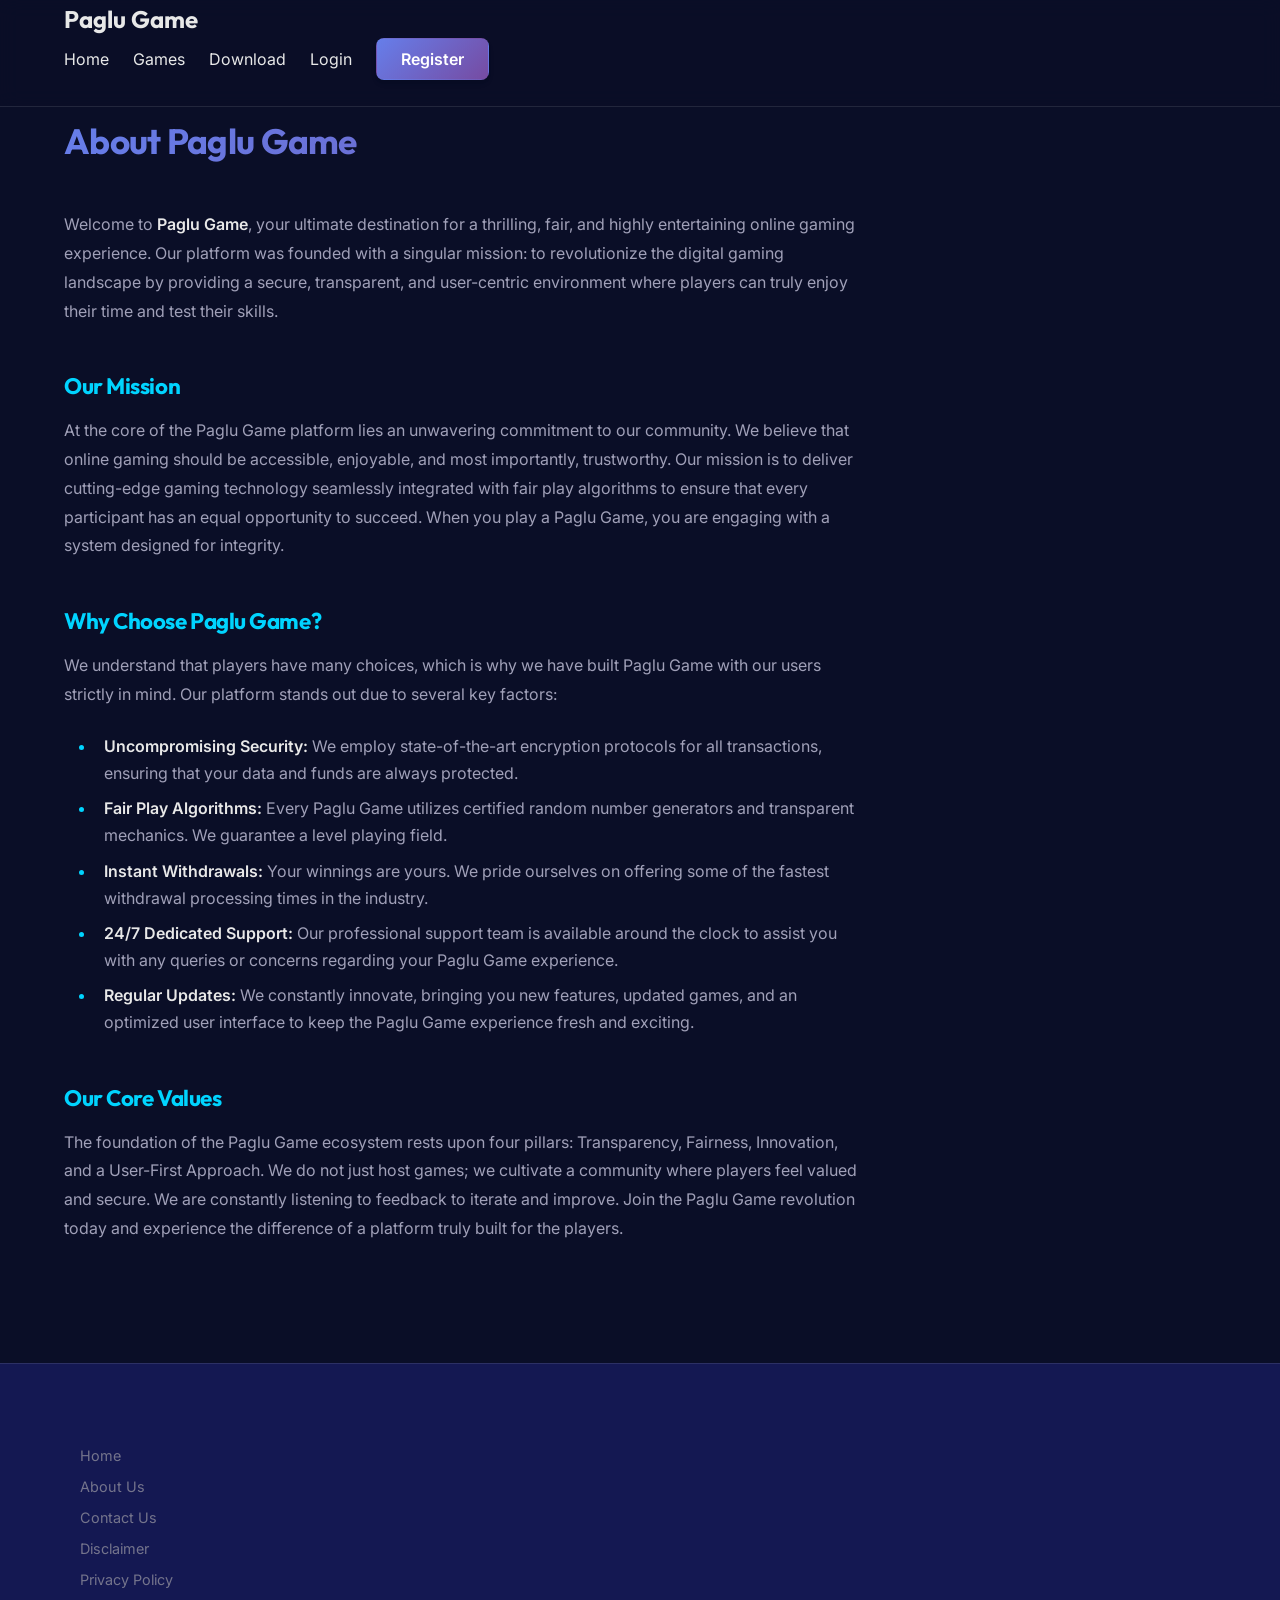
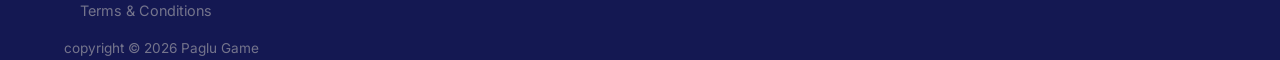
==== about-us.html @ 1d2659a4 "Initial commit - Complete Paglu Game SEO Website" ====
<!DOCTYPE html>
<html lang="en">
<head>
    <meta charset="UTF-8">
    <meta name="viewport" content="width=device-width, initial-scale=1.0">
    <title>About Us – Paglu Game | Your Trusted Online Gaming Platform</title>
    <meta name="description" content="Learn about Paglu Game, our mission, values, and commitment to providing a fair, transparent, and entertaining online gaming experience for all players.">
    <meta name="robots" content="index, follow">
    <link rel="canonical" href="https://paglugame.bear-land.net/about-us.html">
    <meta property="og:title" content="About Us – Paglu Game | Your Trusted Online Gaming Platform">
    <meta property="og:description" content="Learn about Paglu Game, our mission, values, and commitment to providing a fair, transparent, and entertaining online gaming experience for all players.">
    <meta property="og:url" content="https://paglugame.bear-land.net/about-us.html">
    <meta property="og:type" content="website">
    <meta property="og:site_name" content="Paglu Game">
    <link href="https://fonts.googleapis.com/css2?family=Inter:wght@400;500;600&family=Outfit:wght@600;700;800&display=swap" rel="stylesheet">
    <link rel="stylesheet" href="style.css">
    <script type="application/ld+json">
    {
      "@context": "https://schema.org",
      "@type": "BreadcrumbList",
      "itemListElement": [{
        "@type": "ListItem",
        "position": 1,
        "name": "Home",
        "item": "https://paglugame.bear-land.net/index.html"
      },{
        "@type": "ListItem",
        "position": 2,
        "name": "About Us",
        "item": "https://paglugame.bear-land.net/about-us.html"
      }]
    }
    </script>
</head>
<body>
    <header class="header" id="header">
        <div class="container">
            <a href="index.html" class="logo">Paglu Game</a>
            <nav class="nav">
                <ul class="nav-list">
                    <li><a href="index.html">Home</a></li>
                    <li><a href="index.html#games">Games</a></li>
                    <li><a href="index.html#download">Download</a></li>
                    <li><a href="index.html#login">Login</a></li>
                    <li><a href="index.html#register" class="btn btn-primary btn-sm">Register</a></li>
                </ul>
                <button class="hamburger" id="hamburger" aria-label="Menu">
                    <span></span>
                    <span></span>
                    <span></span>
                </button>
            </nav>
        </div>
    </header>

    <main class="main-content container page-section">
        <h1>About Paglu Game</h1>
        <section class="content-section">
            <p>Welcome to <strong>Paglu Game</strong>, your ultimate destination for a thrilling, fair, and highly entertaining online gaming experience. Our platform was founded with a singular mission: to revolutionize the digital gaming landscape by providing a secure, transparent, and user-centric environment where players can truly enjoy their time and test their skills.</p>
            
            <h2>Our Mission</h2>
            <p>At the core of the Paglu Game platform lies an unwavering commitment to our community. We believe that online gaming should be accessible, enjoyable, and most importantly, trustworthy. Our mission is to deliver cutting-edge gaming technology seamlessly integrated with fair play algorithms to ensure that every participant has an equal opportunity to succeed. When you play a Paglu Game, you are engaging with a system designed for integrity.</p>

            <h2>Why Choose Paglu Game?</h2>
            <p>We understand that players have many choices, which is why we have built Paglu Game with our users strictly in mind. Our platform stands out due to several key factors:</p>
            <ul>
                <li><strong>Uncompromising Security:</strong> We employ state-of-the-art encryption protocols for all transactions, ensuring that your data and funds are always protected.</li>
                <li><strong>Fair Play Algorithms:</strong> Every Paglu Game utilizes certified random number generators and transparent mechanics. We guarantee a level playing field.</li>
                <li><strong>Instant Withdrawals:</strong> Your winnings are yours. We pride ourselves on offering some of the fastest withdrawal processing times in the industry.</li>
                <li><strong>24/7 Dedicated Support:</strong> Our professional support team is available around the clock to assist you with any queries or concerns regarding your Paglu Game experience.</li>
                <li><strong>Regular Updates:</strong> We constantly innovate, bringing you new features, updated games, and an optimized user interface to keep the Paglu Game experience fresh and exciting.</li>
            </ul>

            <h2>Our Core Values</h2>
            <p>The foundation of the Paglu Game ecosystem rests upon four pillars: Transparency, Fairness, Innovation, and a User-First Approach. We do not just host games; we cultivate a community where players feel valued and secure. We are constantly listening to feedback to iterate and improve. Join the Paglu Game revolution today and experience the difference of a platform truly built for the players.</p>
        </section>
    </main>

    <footer class="footer">
        <div class="container">
            <div class="footer-links">
                <a href="index.html">Home</a>
                <a href="about-us.html">About Us</a>
                <a href="contact-us.html">Contact Us</a>
                <a href="disclaimer.html">Disclaimer</a>
                <a href="privacy-policy.html">Privacy Policy</a>
                <a href="terms-and-conditions.html">Terms & Conditions</a>
            </div>
            <p class="copyright">copyright © 2026 Paglu Game</p>
        </div>
    </footer>

    <script>
        const hamburger = document.getElementById('hamburger');
        const navList = document.querySelector('.nav-list');
        hamburger.addEventListener('click', () => {
            navList.classList.toggle('active');
            hamburger.classList.toggle('active');
        });
    </script>
</body>
</html>
---- style.css ----
/*
 * Paglu Game Website - Main Stylesheet
 * 
 * Aesthetic: Modern, clean, premium gaming
 * Theme: Dark with vibrant gradient accents
 */

/* ==========================================================================
   1. Reset & Normalize
   ========================================================================== */
*, *::before, *::after {
    box-sizing: border-box;
    margin: 0;
    padding: 0;
}

html {
    scroll-behavior: smooth;
    font-size: 16px;
    -webkit-text-size-adjust: 100%;
}

body {
    min-height: 100vh;
    overflow-x: hidden;
    background-color: var(--bg-primary);
    color: var(--text-primary);
    line-height: 1.6;
    -webkit-font-smoothing: antialiased;
    -moz-osx-font-smoothing: grayscale;
}

img, picture, video, canvas, svg {
    display: block;
    max-width: 100%;
    height: auto;
}

input, button, textarea, select {
    font: inherit;
    outline: none;
    border: none;
}

p, h1, h2, h3, h4, h5, h6 {
    overflow-wrap: break-word;
}

ul, ol {
    list-style: none;
}

a {
    color: inherit;
    text-decoration: none;
    transition: all 0.3s ease;
}

/* ==========================================================================
   2. Design Tokens / Variables
   ========================================================================== */
:root {
    /* Colors */
    --bg-primary: #0a0e27;
    --bg-secondary: #0f1136;
    --bg-tertiary: #141852;
    --bg-card: rgba(255, 255, 255, 0.05);
    
    --text-primary: #e8e8e8;
    --text-secondary: #a0a0b8;
    --text-muted: #74748c;
    
    --accent-blue: #00d4ff;
    --accent-green: #00ff88;
    --accent-gold: #ffd700;
    --accent-purple: #764ba2;
    
    --danger: #ff6b6b;
    --warning: #fbc531;
    --success: #4cd137;
    --info: #00a8ff;
    
    /* Gradients */
    --grad-primary: linear-gradient(135deg, #667eea 0%, #764ba2 100%);
    --grad-hover: linear-gradient(135deg, #764ba2 0%, #667eea 100%);
    --grad-hero: linear-gradient(135deg, #0a0e27 0%, #1a1f4e 50%, #0f1136 100%);
    --grad-gold: linear-gradient(135deg, #ffd700 0%, #ff8c00 100%);
    
    /* Borders */
    --border-light: rgba(255, 255, 255, 0.1);
    --border-strong: rgba(255, 255, 255, 0.2);
    
    /* Typography */
    --font-body: 'Inter', -apple-system, BlinkMacSystemFont, 'Segoe UI', Roboto, Helvetica, Arial, sans-serif;
    --font-heading: 'Outfit', -apple-system, BlinkMacSystemFont, 'Segoe UI', Roboto, Helvetica, Arial, sans-serif;
    
    /* Spacing */
    --space-1: 0.25rem;
    --space-2: 0.5rem;
    --space-3: 1rem;
    --space-4: 1.5rem;
    --space-5: 2rem;
    --space-6: 3rem;
    --space-8: 4rem;
    --space-10: 5rem;
    --space-12: 6rem;
    
    /* Border Radius */
    --radius-sm: 0.25rem;
    --radius-md: 0.5rem;
    --radius-lg: 1rem;
    --radius-xl: 1.5rem;
    --radius-full: 9999px;
    
    /* Shadows */
    --shadow-sm: 0 1px 2px 0 rgba(0, 0, 0, 0.05);
    --shadow-md: 0 4px 6px -1px rgba(0, 0, 0, 0.1), 0 2px 4px -1px rgba(0, 0, 0, 0.06);
    --shadow-lg: 0 10px 15px -3px rgba(0, 0, 0, 0.1), 0 4px 6px -2px rgba(0, 0, 0, 0.05);
    --shadow-xl: 0 20px 25px -5px rgba(0, 0, 0, 0.1), 0 10px 10px -5px rgba(0, 0, 0, 0.04);
    --shadow-glow: 0 0 15px rgba(0, 212, 255, 0.5);
    --shadow-glow-purple: 0 0 15px rgba(118, 75, 162, 0.5);
    
    /* Transitions */
    --transition-fast: 0.15s ease;
    --transition-base: 0.3s ease;
    --transition-slow: 0.5s ease;
    
    /* Z-index */
    --z-negative: -1;
    --z-elevate: 1;
    --z-sticky: 100;
    --z-drawer: 200;
    --z-modal: 300;
    --z-popover: 400;
    --z-toast: 500;
}

/* ==========================================================================
   3. Typography
   ========================================================================== */
body {
    font-family: var(--font-body);
}

h1, h2, h3, h4, h5, h6 {
    font-family: var(--font-heading);
    color: var(--text-primary);
    font-weight: 700;
    line-height: 1.2;
    margin-bottom: var(--space-3);
    letter-spacing: -0.02em;
}

h1 { font-size: clamp(2.5rem, 5vw, 4rem); }
h2 { font-size: clamp(2rem, 4vw, 3rem); }
h3 { font-size: clamp(1.5rem, 3vw, 2rem); }
h4 { font-size: clamp(1.25rem, 2vw, 1.5rem); }
h5 { font-size: 1.125rem; }
h6 { font-size: 1rem; }

p {
    margin-bottom: var(--space-3);
    color: var(--text-secondary);
}

p:last-child {
    margin-bottom: 0;
}

strong, b {
    font-weight: 600;
    color: var(--text-primary);
}

em, i {
    font-style: italic;
}

/* Text Gradient Utility */
.text-gradient {
    background: var(--grad-primary);
    -webkit-background-clip: text;
    -webkit-text-fill-color: transparent;
    background-clip: text;
    color: transparent;
}

.text-gradient-gold {
    background: var(--grad-gold);
    -webkit-background-clip: text;
    -webkit-text-fill-color: transparent;
    background-clip: text;
    color: transparent;
}

/* ==========================================================================
   4. Layout & Utilities
   ========================================================================== */
.container {
    width: 100%;
    max-width: 1200px;
    margin: 0 auto;
    padding: 0 var(--space-4);
}

.section {
    padding: var(--space-10) 0;
}

.section-sm {
    padding: var(--space-6) 0;
}

.section-lg {
    padding: var(--space-12) 0;
}

.grid {
    display: grid;
    gap: var(--space-4);
}

.grid-2 { grid-template-columns: repeat(auto-fit, minmax(280px, 1fr)); }
.grid-3 { grid-template-columns: repeat(auto-fit, minmax(250px, 1fr)); }
.grid-4 { grid-template-columns: repeat(auto-fit, minmax(200px, 1fr)); }

.flex { display: flex; }
.flex-col { flex-direction: column; }
.items-center { align-items: center; }
.justify-center { justify-content: center; }
.justify-between { justify-content: space-between; }
.gap-2 { gap: var(--space-2); }
.gap-3 { gap: var(--space-3); }
.gap-4 { gap: var(--space-4); }

.text-center { text-align: center; }
.text-left { text-align: left; }
.text-right { text-align: right; }

.mt-2 { margin-top: var(--space-2); }
.mt-4 { margin-top: var(--space-4); }
.mt-6 { margin-top: var(--space-6); }
.mt-8 { margin-top: var(--space-8); }
.mb-2 { margin-bottom: var(--space-2); }
.mb-4 { margin-bottom: var(--space-4); }
.mb-6 { margin-bottom: var(--space-6); }
.mb-8 { margin-bottom: var(--space-8); }

/* ==========================================================================
   5. Animations
   ========================================================================== */
@keyframes fadeInUp {
    from {
        opacity: 0;
        transform: translateY(20px);
    }
    to {
        opacity: 1;
        transform: translateY(0);
    }
}

@keyframes pulse {
    0% { transform: scale(1); box-shadow: 0 0 0 0 rgba(118, 75, 162, 0.7); }
    70% { transform: scale(1.05); box-shadow: 0 0 0 10px rgba(118, 75, 162, 0); }
    100% { transform: scale(1); box-shadow: 0 0 0 0 rgba(118, 75, 162, 0); }
}

@keyframes float {
    0% { transform: translateY(0px); }
    50% { transform: translateY(-10px); }
    100% { transform: translateY(0px); }
}

@keyframes glow {
    0% { box-shadow: 0 0 5px rgba(0, 212, 255, 0.2); }
    50% { box-shadow: 0 0 20px rgba(0, 212, 255, 0.6); }
    100% { box-shadow: 0 0 5px rgba(0, 212, 255, 0.2); }
}

@keyframes spin {
    from { transform: rotate(0deg); }
    to { transform: rotate(360deg); }
}

.animate-fade-in-up { animation: fadeInUp 0.6s ease forwards; }
.animate-pulse { animation: pulse 2s infinite; }
.animate-float { animation: float 3s ease-in-out infinite; }
.animate-glow { animation: glow 2s infinite; }
.animate-spin { animation: spin 1s linear infinite; }

/* Staggered animations */
.delay-100 { animation-delay: 0.1s; }
.delay-200 { animation-delay: 0.2s; }
.delay-300 { animation-delay: 0.3s; }
.delay-400 { animation-delay: 0.4s; }
.delay-500 { animation-delay: 0.5s; }

/* ==========================================================================
   6. Header & Navigation
   ========================================================================== */
.header {
    position: fixed;
    top: 0;
    left: 0;
    width: 100%;
    z-index: var(--z-sticky);
    background: rgba(10, 14, 39, 0.8);
    backdrop-filter: blur(10px);
    -webkit-backdrop-filter: blur(10px);
    border-bottom: 1px solid var(--border-light);
    transition: var(--transition-base);
}

.header.scrolled {
    background: rgba(10, 14, 39, 0.95);
    box-shadow: var(--shadow-md);
}

.nav-container {
    display: flex;
    align-items: center;
    justify-content: space-between;
    height: 80px;
}

.logo {
    display: flex;
    align-items: center;
    gap: var(--space-2);
    font-family: var(--font-heading);
    font-size: 1.5rem;
    font-weight: 700;
    color: var(--text-primary);
    text-decoration: none;
}

.logo-icon {
    width: 32px;
    height: 32px;
    background: var(--grad-primary);
    border-radius: var(--radius-sm);
    display: flex;
    align-items: center;
    justify-content: center;
    color: white;
}

.nav-menu {
    display: flex;
    align-items: center;
    gap: var(--space-6);
}

.nav-list {
    display: flex;
    align-items: center;
    gap: var(--space-4);
}

.nav-link {
    font-size: 1rem;
    font-weight: 500;
    color: var(--text-primary);
    position: relative;
    padding: var(--space-1) 0;
}

.nav-link::after {
    content: '';
    position: absolute;
    bottom: 0;
    left: 0;
    width: 0;
    height: 2px;
    background: var(--grad-primary);
    transition: var(--transition-base);
}

.nav-link:hover::after,
.nav-link.active::after {
    width: 100%;
}

.nav-link:hover,
.nav-link.active {
    color: var(--accent-blue);
}

.mobile-menu-btn {
    display: none;
    background: none;
    border: none;
    color: var(--text-primary);
    font-size: 1.5rem;
    cursor: pointer;
}

/* ==========================================================================
   7. Buttons
   ========================================================================== */
.btn {
    display: inline-flex;
    align-items: center;
    justify-content: center;
    gap: var(--space-2);
    padding: 0.75rem 1.5rem;
    font-family: var(--font-body);
    font-weight: 600;
    font-size: 1rem;
    border-radius: var(--radius-md);
    cursor: pointer;
    transition: var(--transition-base);
    text-decoration: none;
    line-height: 1;
}

.btn-primary {
    background: var(--grad-primary);
    color: white;
    box-shadow: var(--shadow-md);
    border: 1px solid transparent;
}

.btn-primary:hover {
    transform: translateY(-2px);
    box-shadow: var(--shadow-glow-purple);
}

.btn-secondary {
    background: transparent;
    color: var(--text-primary);
    border: 1px solid var(--border-strong);
}

.btn-secondary:hover {
    background: rgba(255, 255, 255, 0.05);
    border-color: var(--accent-blue);
    color: var(--accent-blue);
}

.btn-accent {
    background: var(--accent-blue);
    color: var(--bg-primary);
    box-shadow: 0 4px 15px rgba(0, 212, 255, 0.4);
}

.btn-accent:hover {
    background: #33deff;
    transform: translateY(-2px);
    box-shadow: 0 6px 20px rgba(0, 212, 255, 0.6);
}

.btn-cta {
    padding: 1rem 2rem;
    font-size: 1.125rem;
    border-radius: var(--radius-lg);
    background: var(--grad-gold);
    color: var(--bg-primary);
    font-weight: 700;
    box-shadow: 0 4px 15px rgba(255, 215, 0, 0.4);
}

.btn-cta:hover {
    transform: translateY(-3px) scale(1.02);
    box-shadow: 0 8px 25px rgba(255, 215, 0, 0.6);
}

.btn-icon {
    padding: 0.5rem;
    border-radius: var(--radius-full);
}

/* ==========================================================================
   8. Hero Section
   ========================================================================== */
.hero {
    position: relative;
    padding: calc(80px + var(--space-10)) 0 var(--space-12);
    background: var(--grad-hero);
    overflow: hidden;
    min-height: 100vh;
    display: flex;
    align-items: center;
}

.hero::before {
    content: '';
    position: absolute;
    top: 0;
    left: 0;
    width: 100%;
    height: 100%;
    background-image: radial-gradient(rgba(255, 255, 255, 0.05) 1px, transparent 1px);
    background-size: 30px 30px;
    z-index: 0;
}

.hero-content {
    position: relative;
    z-index: 1;
    max-width: 800px;
    margin: 0 auto;
    text-align: center;
}

.hero-badge {
    display: inline-flex;
    align-items: center;
    gap: var(--space-2);
    padding: 0.5rem 1rem;
    background: rgba(255, 255, 255, 0.1);
    border: 1px solid var(--border-strong);
    border-radius: var(--radius-full);
    font-size: 0.875rem;
    font-weight: 600;
    color: var(--accent-gold);
    margin-bottom: var(--space-4);
    backdrop-filter: blur(5px);
}

.hero-title {
    margin-bottom: var(--space-4);
}

.hero-subtitle {
    font-size: 1.25rem;
    margin-bottom: var(--space-6);
    max-width: 600px;
    margin-left: auto;
    margin-right: auto;
}

.hero-actions {
    display: flex;
    align-items: center;
    justify-content: center;
    gap: var(--space-4);
}

/* Floating Elements for Hero */
.hero-floater {
    position: absolute;
    border-radius: var(--radius-lg);
    background: var(--bg-card);
    backdrop-filter: blur(10px);
    border: 1px solid var(--border-light);
    padding: var(--space-3);
    z-index: 1;
    animation: float 6s ease-in-out infinite;
    display: none;
}

@media (min-width: 1024px) {
    .hero-floater {
        display: flex;
        align-items: center;
        gap: var(--space-3);
    }
    
    .floater-1 { top: 20%; left: 10%; animation-delay: 0s; }
    .floater-2 { bottom: 20%; right: 10%; animation-delay: 1s; }
    .floater-3 { top: 30%; right: 15%; animation-delay: 2s; }
}

/* ==========================================================================
   9. Content Sections
   ========================================================================== */
.section-alt {
    background: var(--bg-secondary);
    border-top: 1px solid var(--border-light);
    border-bottom: 1px solid var(--border-light);
}

.section-header {
    text-align: center;
    max-width: 700px;
    margin: 0 auto var(--space-8);
}

.section-tag {
    display: inline-block;
    color: var(--accent-blue);
    font-weight: 600;
    text-transform: uppercase;
    letter-spacing: 1px;
    font-size: 0.875rem;
    margin-bottom: var(--space-2);
}

/* ==========================================================================
   10. Cards & Glassmorphism
   ========================================================================== */
.card {
    background: var(--bg-card);
    backdrop-filter: blur(12px);
    -webkit-backdrop-filter: blur(12px);
    border: 1px solid var(--border-light);
    border-radius: var(--radius-lg);
    padding: var(--space-5);
    transition: var(--transition-base);
    height: 100%;
    display: flex;
    flex-direction: column;
}

.card:hover {
    transform: translateY(-5px);
    border-color: rgba(255, 255, 255, 0.2);
    box-shadow: 0 10px 30px rgba(0, 0, 0, 0.3);
}

.card-icon {
    width: 60px;
    height: 60px;
    border-radius: var(--radius-md);
    background: rgba(255, 255, 255, 0.05);
    display: flex;
    align-items: center;
    justify-content: center;
    font-size: 1.5rem;
    margin-bottom: var(--space-4);
    border: 1px solid var(--border-light);
    color: var(--accent-blue);
}

.card-title {
    margin-bottom: var(--space-2);
}

.card-content {
    flex-grow: 1;
}

/* Game Category Card Specific */
.game-card {
    position: relative;
    overflow: hidden;
    padding: 0;
}

.game-card-img {
    width: 100%;
    height: 200px;
    object-fit: cover;
    border-bottom: 1px solid var(--border-light);
    transition: var(--transition-slow);
}

.game-card:hover .game-card-img {
    transform: scale(1.05);
}

.game-card-body {
    padding: var(--space-4);
}

.game-badge {
    position: absolute;
    top: var(--space-3);
    right: var(--space-3);
    background: var(--grad-primary);
    color: white;
    padding: 0.25rem 0.75rem;
    border-radius: var(--radius-full);
    font-size: 0.75rem;
    font-weight: 700;
    z-index: 2;
}

/* ==========================================================================
   11. Tables
   ========================================================================== */
.table-responsive {
    overflow-x: auto;
    background: var(--bg-card);
    border-radius: var(--radius-lg);
    border: 1px solid var(--border-light);
    margin-bottom: var(--space-6);
}

.table {
    width: 100%;
    border-collapse: collapse;
    text-align: left;
}

.table th,
.table td {
    padding: var(--space-3) var(--space-4);
    border-bottom: 1px solid var(--border-light);
}

.table th {
    background: rgba(0, 0, 0, 0.2);
    font-weight: 600;
    color: var(--text-primary);
    white-space: nowrap;
}

.table tr:last-child td {
    border-bottom: none;
}

.table tbody tr {
    transition: var(--transition-fast);
}

.table tbody tr:hover {
    background: rgba(255, 255, 255, 0.03);
}

/* ==========================================================================
   12. FAQ Accordion
   ========================================================================== */
.faq-container {
    max-width: 800px;
    margin: 0 auto;
}

.faq-item {
    background: var(--bg-card);
    border: 1px solid var(--border-light);
    border-radius: var(--radius-md);
    margin-bottom: var(--space-3);
    overflow: hidden;
    transition: var(--transition-base);
}

.faq-item:hover {
    border-color: var(--border-strong);
}

.faq-item details {
    width: 100%;
}

.faq-item summary {
    padding: var(--space-4);
    font-weight: 600;
    font-size: 1.125rem;
    cursor: pointer;
    list-style: none;
    display: flex;
    align-items: center;
    justify-content: space-between;
    color: var(--text-primary);
}

.faq-item summary::-webkit-details-marker {
    display: none;
}

.faq-item summary::after {
    content: '+';
    font-size: 1.5rem;
    font-weight: 400;
    transition: var(--transition-base);
    color: var(--accent-blue);
}

.faq-item details[open] summary::after {
    transform: rotate(45deg);
    color: var(--accent-purple);
}

.faq-item details[open] summary {
    border-bottom: 1px solid var(--border-light);
}

.faq-content {
    padding: var(--space-4);
    color: var(--text-secondary);
    animation: fadeInUp 0.3s ease;
}

/* ==========================================================================
   13. Step Lists
   ========================================================================== */
.step-list {
    position: relative;
    padding-left: var(--space-10);
}

.step-list::before {
    content: '';
    position: absolute;
    top: 0;
    bottom: 0;
    left: 24px;
    width: 2px;
    background: var(--border-light);
}

.step-item {
    position: relative;
    margin-bottom: var(--space-6);
}

.step-item:last-child {
    margin-bottom: 0;
}

.step-number {
    position: absolute;
    left: calc(-1 * var(--space-10));
    top: 0;
    width: 48px;
    height: 48px;
    border-radius: var(--radius-full);
    background: var(--bg-secondary);
    border: 2px solid var(--accent-blue);
    display: flex;
    align-items: center;
    justify-content: center;
    font-weight: 700;
    font-size: 1.25rem;
    color: var(--accent-blue);
    z-index: 1;
}

.step-content {
    background: var(--bg-card);
    border: 1px solid var(--border-light);
    border-radius: var(--radius-lg);
    padding: var(--space-4);
}

.step-title {
    margin-bottom: var(--space-2);
    color: var(--text-primary);
}

/* ==========================================================================
   14. Alert & Tip Boxes
   ========================================================================== */
.alert {
    padding: var(--space-4);
    border-radius: var(--radius-md);
    margin-bottom: var(--space-4);
    display: flex;
    gap: var(--space-3);
    align-items: flex-start;
    border-left: 4px solid transparent;
}

.alert-icon {
    font-size: 1.5rem;
    flex-shrink: 0;
}

.alert-content {
    flex-grow: 1;
}

.alert-title {
    font-weight: 700;
    margin-bottom: var(--space-1);
    font-size: 1.125rem;
}

.alert p {
    margin-bottom: 0;
}

.alert-info {
    background: rgba(0, 168, 255, 0.1);
    border-left-color: var(--info);
    color: var(--info);
}
.alert-info p { color: rgba(255,255,255,0.8); }

.alert-warning {
    background: rgba(251, 197, 49, 0.1);
    border-left-color: var(--warning);
    color: var(--warning);
}
.alert-warning p { color: rgba(255,255,255,0.8); }

.alert-danger {
    background: rgba(255, 107, 107, 0.1);
    border-left-color: var(--danger);
    color: var(--danger);
}
.alert-danger p { color: rgba(255,255,255,0.8); }

.alert-success {
    background: rgba(76, 209, 55, 0.1);
    border-left-color: var(--success);
    color: var(--success);
}
.alert-success p { color: rgba(255,255,255,0.8); }

/* ==========================================================================
   15. Table of Contents (TOC)
   ========================================================================== */
.toc-wrapper {
    background: var(--bg-card);
    border: 1px solid var(--border-light);
    border-radius: var(--radius-lg);
    padding: var(--space-4);
    margin-bottom: var(--space-6);
}

.toc-title {
    font-size: 1.25rem;
    margin-bottom: var(--space-3);
    padding-bottom: var(--space-2);
    border-bottom: 1px solid var(--border-light);
}

.toc-list {
    display: flex;
    flex-direction: column;
    gap: var(--space-2);
}

.toc-list li {
    padding-left: var(--space-2);
}

.toc-link {
    color: var(--text-secondary);
    display: block;
    padding: var(--space-1) 0;
    transition: var(--transition-fast);
}

.toc-link:hover {
    color: var(--accent-blue);
    padding-left: var(--space-1);
}

.toc-link::before {
    content: '→';
    margin-right: var(--space-2);
    opacity: 0;
    transition: var(--transition-fast);
    color: var(--accent-blue);
}

.toc-link:hover::before {
    opacity: 1;
}

/* Sidebar TOC layout for larger screens */
@media (min-width: 1024px) {
    .content-with-sidebar {
        display: grid;
        grid-template-columns: 1fr 300px;
        gap: var(--space-8);
    }
    
    .toc-sticky {
        position: sticky;
        top: 100px;
    }
}

/* ==========================================================================
   16. Breadcrumbs
   ========================================================================== */
.breadcrumb {
    display: flex;
    flex-wrap: wrap;
    list-style: none;
    padding: var(--space-3) 0;
    margin-bottom: var(--space-4);
}

.breadcrumb-item {
    display: flex;
    align-items: center;
    font-size: 0.875rem;
    color: var(--text-muted);
}

.breadcrumb-item a {
    color: var(--text-secondary);
}

.breadcrumb-item a:hover {
    color: var(--accent-blue);
}

.breadcrumb-item + .breadcrumb-item::before {
    content: '/';
    margin: 0 var(--space-2);
    color: var(--border-strong);
}

.breadcrumb-item.active {
    color: var(--text-primary);
    pointer-events: none;
}

/* ==========================================================================
   17. Badges & Tags
   ========================================================================== */
.badge {
    display: inline-block;
    padding: 0.25em 0.6em;
    font-size: 0.75rem;
    font-weight: 700;
    line-height: 1;
    text-align: center;
    white-space: nowrap;
    vertical-align: baseline;
    border-radius: var(--radius-sm);
}

.badge-primary { background-color: rgba(118, 75, 162, 0.2); color: #c4a1ff; border: 1px solid rgba(118, 75, 162, 0.5); }
.badge-info { background-color: rgba(0, 212, 255, 0.2); color: var(--accent-blue); border: 1px solid rgba(0, 212, 255, 0.5); }
.badge-success { background-color: rgba(0, 255, 136, 0.2); color: var(--accent-green); border: 1px solid rgba(0, 255, 136, 0.5); }
.badge-warning { background-color: rgba(255, 215, 0, 0.2); color: var(--accent-gold); border: 1px solid rgba(255, 215, 0, 0.5); }
.badge-danger { background-color: rgba(255, 107, 107, 0.2); color: var(--danger); border: 1px solid rgba(255, 107, 107, 0.5); }

/* ==========================================================================
   18. Back to Top Button
   ========================================================================== */
.back-to-top {
    position: fixed;
    bottom: var(--space-6);
    right: var(--space-6);
    width: 50px;
    height: 50px;
    border-radius: var(--radius-full);
    background: var(--grad-primary);
    color: white;
    display: flex;
    align-items: center;
    justify-content: center;
    font-size: 1.5rem;
    box-shadow: var(--shadow-lg);
    z-index: var(--z-sticky);
    opacity: 0;
    visibility: hidden;
    transition: var(--transition-base);
    border: none;
    cursor: pointer;
}

.back-to-top.visible {
    opacity: 1;
    visibility: visible;
}

.back-to-top:hover {
    transform: translateY(-5px);
    box-shadow: var(--shadow-glow-purple);
}

/* ==========================================================================
   19. Footer
   ========================================================================== */
.footer {
    background: var(--bg-tertiary);
    border-top: 1px solid var(--border-light);
    padding: var(--space-10) 0 0;
}

.footer-top {
    display: grid;
    grid-template-columns: repeat(auto-fit, minmax(200px, 1fr));
    gap: var(--space-8);
    margin-bottom: var(--space-8);
}

.footer-col h4 {
    font-size: 1.125rem;
    margin-bottom: var(--space-4);
    color: white;
}

.footer-col-about {
    grid-column: 1 / -1;
}

@media (min-width: 768px) {
    .footer-top {
        grid-template-columns: 2fr 1fr 1fr 1fr;
    }
    .footer-col-about {
        grid-column: auto;
    }
}

.footer-logo {
    display: inline-flex;
    align-items: center;
    gap: var(--space-2);
    font-family: var(--font-heading);
    font-size: 1.5rem;
    font-weight: 700;
    color: white;
    margin-bottom: var(--space-3);
}

.footer-desc {
    color: var(--text-muted);
    max-width: 300px;
}

.footer-links {
    display: flex;
    flex-direction: column;
    gap: var(--space-2);
}

.footer-link {
    color: var(--text-secondary);
    display: inline-block;
    transition: var(--transition-fast);
}

.footer-link:hover {
    color: var(--accent-blue);
    transform: translateX(5px);
}

.footer-bottom {
    padding: var(--space-4) 0;
    border-top: 1px solid var(--border-light);
    display: flex;
    flex-direction: column;
    align-items: center;
    gap: var(--space-3);
    text-align: center;
    color: var(--text-muted);
    font-size: 0.875rem;
}

@media (min-width: 768px) {
    .footer-bottom {
        flex-direction: row;
        justify-content: space-between;
        text-align: left;
    }
}

/* ==========================================================================
   20. Legal Pages / Long Form Content
   ========================================================================== */
.legal-content {
    background: var(--bg-card);
    border-radius: var(--radius-lg);
    border: 1px solid var(--border-light);
    padding: var(--space-6);
}

.legal-content h2 {
    margin-top: var(--space-6);
    border-bottom: 1px solid var(--border-light);
    padding-bottom: var(--space-2);
}

.legal-content h3 {
    margin-top: var(--space-4);
    color: var(--text-secondary);
}

.legal-content ul, 
.legal-content ol {
    margin-bottom: var(--space-4);
    padding-left: var(--space-5);
}

.legal-content li {
    margin-bottom: var(--space-2);
    color: var(--text-secondary);
}

.legal-content ul li {
    list-style-type: disc;
}

.legal-content ol li {
    list-style-type: decimal;
}

/* ==========================================================================
   21. Misc & Utilities
   ========================================================================== */
/* Scrollbar */
::-webkit-scrollbar {
    width: 10px;
    height: 10px;
}

::-webkit-scrollbar-track {
    background: var(--bg-primary);
}

::-webkit-scrollbar-thumb {
    background: rgba(255, 255, 255, 0.2);
    border-radius: var(--radius-full);
}

::-webkit-scrollbar-thumb:hover {
    background: rgba(255, 255, 255, 0.3);
}

/* Selection */
::selection {
    background: var(--accent-purple);
    color: white;
}

::-moz-selection {
    background: var(--accent-purple);
    color: white;
}

/* Focus States */
:focus-visible {
    outline: 2px solid var(--accent-blue);
    outline-offset: 2px;
}

/* Images in content */
.content-img {
    border-radius: var(--radius-md);
    border: 1px solid var(--border-light);
    margin: var(--space-4) 0;
    box-shadow: var(--shadow-md);
}

/* ==========================================================================
   22. Responsive Breakpoints
   ========================================================================== */

/* Tablet & Smaller */
@media (max-width: 1024px) {
    .hero {
        padding-top: calc(80px + var(--space-6));
    }
    
    .section {
        padding: var(--space-8) 0;
    }
}

/* Mobile Devices */
@media (max-width: 768px) {
    :root {
        --space-10: 4rem;
        --space-12: 5rem;
    }
    
    .nav-menu {
        position: fixed;
        top: 80px;
        left: -100%;
        width: 100%;
        height: calc(100vh - 80px);
        background: var(--bg-secondary);
        flex-direction: column;
        justify-content: flex-start;
        padding: var(--space-6) var(--space-4);
        transition: var(--transition-base);
        overflow-y: auto;
    }
    
    .nav-menu.active {
        left: 0;
    }
    
    .nav-list {
        flex-direction: column;
        width: 100%;
        align-items: center;
        gap: var(--space-4);
    }
    
    .nav-link {
        font-size: 1.25rem;
    }
    
    .mobile-menu-btn {
        display: block;
    }
    
    .hero-actions {
        flex-direction: column;
        width: 100%;
    }
    
    .hero-actions .btn {
        width: 100%;
    }
    
    .legal-content {
        padding: var(--space-4);
    }
    
    .step-list {
        padding-left: var(--space-6);
    }
    
    .step-list::before {
        left: 12px;
    }
    
    .step-number {
        left: calc(-1 * var(--space-6));
        width: 32px;
        height: 32px;
        font-size: 1rem;
    }
}

/* Small Mobile */
@media (max-width: 480px) {
    h1 { font-size: 2rem; }
    h2 { font-size: 1.75rem; }
    h3 { font-size: 1.5rem; }
    
    .container {
        padding: 0 var(--space-3);
    }
    
    .card {
        padding: var(--space-4);
    }
    
    .btn {
        padding: 0.6rem 1.2rem;
    }
}

/* ==========================================================================
   ADDITIONAL STYLES - Index Page Components
   ========================================================================== */

/* Section Titles & Intros */
.section-title {
    font-family: var(--font-heading);
    font-size: 2rem;
    font-weight: 800;
    text-align: center;
    margin-bottom: var(--space-3);
    background: var(--grad-primary);
    -webkit-background-clip: text;
    -webkit-text-fill-color: transparent;
    background-clip: text;
}

.section-intro {
    text-align: center;
    color: var(--text-secondary);
    font-size: 1.05rem;
    max-width: 800px;
    margin: 0 auto var(--space-6);
    line-height: 1.7;
}

.section-note {
    color: var(--text-secondary);
    margin-top: var(--space-5);
    line-height: 1.7;
    font-size: 1rem;
}

.content-block {
    max-width: 900px;
    margin: 0 auto;
}

.content-block p {
    color: var(--text-secondary);
    line-height: 1.8;
    margin-bottom: var(--space-4);
    font-size: 1.02rem;
}

/* Hero Buttons & Stats */
.hero-buttons {
    display: flex;
    gap: var(--space-4);
    justify-content: center;
    margin-top: var(--space-5);
    flex-wrap: wrap;
}

.hero-stats {
    display: flex;
    gap: var(--space-8);
    justify-content: center;
    margin-top: var(--space-8);
    flex-wrap: wrap;
}

.stat-item {
    text-align: center;
}

.stat-number {
    display: block;
    font-family: var(--font-heading);
    font-size: 2rem;
    font-weight: 800;
    color: var(--accent-gold);
    line-height: 1;
}

.stat-label {
    display: block;
    font-size: 0.85rem;
    color: var(--text-muted);
    margin-top: var(--space-1);
    text-transform: uppercase;
    letter-spacing: 0.5px;
}

/* Info Table */
.info-table-wrapper {
    overflow-x: auto;
    border-radius: var(--radius-lg);
    border: 1px solid var(--border-light);
    background: var(--bg-card);
    backdrop-filter: blur(10px);
    -webkit-backdrop-filter: blur(10px);
}

.info-table {
    width: 100%;
    border-collapse: collapse;
    font-size: 0.95rem;
}

.info-table thead th {
    background: rgba(102, 126, 234, 0.15);
    color: var(--accent-blue);
    font-family: var(--font-heading);
    font-weight: 700;
    padding: var(--space-4);
    text-align: left;
    font-size: 1rem;
    border-bottom: 2px solid var(--border-light);
}

.info-table tbody td {
    padding: var(--space-3) var(--space-4);
    border-bottom: 1px solid var(--border-light);
    color: var(--text-secondary);
}

.info-table tbody tr:last-child td {
    border-bottom: none;
}

.info-table tbody tr:hover {
    background: rgba(255, 255, 255, 0.03);
}

.info-table tbody td:first-child {
    font-weight: 600;
    color: var(--text-primary);
    width: 40%;
}

.table-link {
    color: var(--accent-blue) !important;
    font-weight: 600;
    text-decoration: underline;
    text-decoration-color: rgba(0, 212, 255, 0.3);
    text-underline-offset: 3px;
}

.table-link:hover {
    color: var(--accent-green) !important;
    text-decoration-color: var(--accent-green);
}

.highlight-gold {
    color: var(--accent-gold) !important;
    font-size: 1.1rem;
}

/* Feature Grid */
.feature-grid {
    display: grid;
    grid-template-columns: repeat(auto-fit, minmax(240px, 1fr));
    gap: var(--space-4);
    margin: var(--space-5) 0;
}

.feature-card {
    background: var(--bg-card);
    border: 1px solid var(--border-light);
    border-radius: var(--radius-lg);
    padding: var(--space-5);
    text-align: center;
    transition: var(--transition-base);
    backdrop-filter: blur(10px);
    -webkit-backdrop-filter: blur(10px);
}

.feature-card:hover {
    transform: translateY(-5px);
    border-color: var(--accent-blue);
    box-shadow: 0 10px 30px rgba(0, 212, 255, 0.1);
}

.feature-icon {
    font-size: 2.5rem;
    display: block;
    margin-bottom: var(--space-3);
}

.feature-card h3 {
    font-size: 1.1rem;
    margin-bottom: var(--space-2);
    color: var(--text-primary);
}

.feature-card p {
    color: var(--text-secondary);
    font-size: 0.9rem;
    line-height: 1.6;
}

/* Reasons Grid */
.reasons-grid {
    display: grid;
    grid-template-columns: repeat(auto-fit, minmax(320px, 1fr));
    gap: var(--space-5);
}

.reason-card {
    background: var(--bg-card);
    border: 1px solid var(--border-light);
    border-radius: var(--radius-lg);
    padding: var(--space-6);
    position: relative;
    transition: var(--transition-base);
    backdrop-filter: blur(10px);
    -webkit-backdrop-filter: blur(10px);
}

.reason-card:hover {
    transform: translateY(-5px);
    border-color: rgba(102, 126, 234, 0.4);
    box-shadow: 0 15px 40px rgba(102, 126, 234, 0.1);
}

.reason-number {
    font-family: var(--font-heading);
    font-size: 2.5rem;
    font-weight: 800;
    background: var(--grad-primary);
    -webkit-background-clip: text;
    -webkit-text-fill-color: transparent;
    background-clip: text;
    opacity: 0.3;
    line-height: 1;
    margin-bottom: var(--space-3);
}

.reason-card h3 {
    font-size: 1.15rem;
    margin-bottom: var(--space-2);
    color: var(--text-primary);
}

.reason-card p {
    color: var(--text-secondary);
    font-size: 0.95rem;
    line-height: 1.7;
}

/* Steps List */
.steps-list {
    max-width: 800px;
    margin: 0 auto;
}

.step-item {
    display: flex;
    gap: var(--space-4);
    padding: var(--space-4) 0;
    border-bottom: 1px solid var(--border-light);
    align-items: flex-start;
}

.step-item:last-child {
    border-bottom: none;
}

.step-number {
    flex-shrink: 0;
    width: 45px;
    height: 45px;
    background: var(--grad-primary);
    color: #fff;
    border-radius: var(--radius-full);
    display: flex;
    align-items: center;
    justify-content: center;
    font-family: var(--font-heading);
    font-weight: 700;
    font-size: 1.1rem;
}

.step-content {
    flex: 1;
}

.step-content h3 {
    font-size: 1.1rem;
    margin-bottom: var(--space-1);
    color: var(--text-primary);
}

.step-content p {
    color: var(--text-secondary);
    font-size: 0.95rem;
    line-height: 1.7;
}

.steps-compact .step-item {
    padding: var(--space-3) 0;
}

/* Alert Boxes */
.alert-box {
    display: flex;
    gap: var(--space-3);
    padding: var(--space-4);
    border-radius: var(--radius-lg);
    margin: var(--space-5) 0;
    border-left: 4px solid;
    align-items: flex-start;
}

.alert-box.alert-info {
    background: rgba(0, 168, 255, 0.08);
    border-left-color: var(--info);
}

.alert-box.alert-success {
    background: rgba(76, 209, 55, 0.08);
    border-left-color: var(--success);
}

.alert-box.alert-warning {
    background: rgba(251, 197, 49, 0.08);
    border-left-color: var(--warning);
}

.alert-icon {
    font-size: 1.3rem;
    flex-shrink: 0;
    line-height: 1.5;
}

.alert-box p {
    color: var(--text-secondary);
    font-size: 0.95rem;
    line-height: 1.7;
    margin: 0;
}

/* Game Categories */
.game-categories {
    display: grid;
    grid-template-columns: repeat(auto-fit, minmax(220px, 1fr));
    gap: var(--space-4);
}

.game-categories .game-card {
    background: var(--bg-card);
    border: 1px solid var(--border-light);
    border-radius: var(--radius-lg);
    padding: var(--space-5);
    text-align: center;
    transition: var(--transition-base);
    backdrop-filter: blur(10px);
}

.game-categories .game-card:hover {
    transform: translateY(-5px);
    border-color: var(--accent-green);
    box-shadow: 0 10px 30px rgba(0, 255, 136, 0.1);
}

.game-icon {
    font-size: 2.5rem;
    display: block;
    margin-bottom: var(--space-3);
}

.game-categories .game-card h3 {
    font-size: 1.1rem;
    margin-bottom: var(--space-2);
    color: var(--text-primary);
}

.game-categories .game-card p {
    color: var(--text-secondary);
    font-size: 0.9rem;
    line-height: 1.6;
}

/* Two Column Layout */
.two-column {
    display: grid;
    grid-template-columns: repeat(auto-fit, minmax(320px, 1fr));
    gap: var(--space-5);
}

.column-card {
    background: var(--bg-card);
    border: 1px solid var(--border-light);
    border-radius: var(--radius-lg);
    padding: var(--space-6);
    backdrop-filter: blur(10px);
    -webkit-backdrop-filter: blur(10px);
}

.column-card h3 {
    font-size: 1.2rem;
    margin-bottom: var(--space-4);
    color: var(--text-primary);
}

.column-card .note {
    margin-top: var(--space-4);
    padding-top: var(--space-3);
    border-top: 1px solid var(--border-light);
    color: var(--text-muted);
    font-size: 0.9rem;
}

/* Styled Lists */
.styled-list {
    list-style: none;
    padding: 0;
    margin: 0;
}

.styled-list li {
    position: relative;
    padding: var(--space-2) 0 var(--space-2) var(--space-5);
    color: var(--text-secondary);
    font-size: 0.95rem;
    line-height: 1.7;
}

.styled-list li::before {
    content: '▸';
    position: absolute;
    left: 0;
    color: var(--accent-blue);
    font-weight: bold;
}

ol.styled-list {
    counter-reset: list-counter;
}

ol.styled-list li {
    counter-increment: list-counter;
}

ol.styled-list li::before {
    content: counter(list-counter) ".";
    color: var(--accent-blue);
    font-weight: 700;
}

/* Tips Grid */
.tips-grid {
    display: grid;
    grid-template-columns: repeat(auto-fit, minmax(280px, 1fr));
    gap: var(--space-4);
}

.tip-card {
    background: var(--bg-card);
    border: 1px solid var(--border-light);
    border-radius: var(--radius-lg);
    padding: var(--space-5);
    transition: var(--transition-base);
    backdrop-filter: blur(10px);
}

.tip-card:hover {
    transform: translateY(-4px);
    border-color: var(--accent-gold);
    box-shadow: 0 10px 30px rgba(255, 215, 0, 0.08);
}

.tip-number {
    font-size: 1.8rem;
    display: block;
    margin-bottom: var(--space-2);
    background: var(--grad-gold);
    -webkit-background-clip: text;
    -webkit-text-fill-color: transparent;
    background-clip: text;
}

.tip-card h3 {
    font-size: 1.05rem;
    margin-bottom: var(--space-2);
    color: var(--text-primary);
}

.tip-card p {
    color: var(--text-secondary);
    font-size: 0.9rem;
    line-height: 1.6;
}

/* TOC Box */
.toc-box {
    background: var(--bg-card);
    border: 1px solid var(--border-light);
    border-radius: var(--radius-lg);
    padding: var(--space-6);
    max-width: 700px;
    margin: 0 auto;
    backdrop-filter: blur(10px);
}

.toc-box .toc-list {
    list-style: none;
    counter-reset: toc-counter;
    padding: 0;
}

.toc-box .toc-list li {
    counter-increment: toc-counter;
    margin-bottom: var(--space-2);
}

.toc-box .toc-list li a {
    display: block;
    padding: var(--space-2) var(--space-3);
    color: var(--text-secondary);
    border-radius: var(--radius-md);
    transition: var(--transition-base);
    font-size: 0.95rem;
}

.toc-box .toc-list li a::before {
    content: counter(toc-counter) ". ";
    color: var(--accent-blue);
    font-weight: 600;
}

.toc-box .toc-list li a:hover {
    background: rgba(102, 126, 234, 0.1);
    color: var(--accent-blue);
    padding-left: var(--space-5);
}

/* Disclaimer Box */
.disclaimer-box {
    background: rgba(255, 107, 107, 0.08);
    border: 1px solid rgba(255, 107, 107, 0.3);
    border-left: 4px solid var(--danger);
    border-radius: var(--radius-lg);
    padding: var(--space-6);
}

.disclaimer-box h3 {
    color: var(--danger);
    font-size: 1.2rem;
    margin-bottom: var(--space-3);
}

.disclaimer-box p {
    color: var(--text-secondary);
    font-size: 0.93rem;
    line-height: 1.7;
    margin-bottom: var(--space-3);
}

.disclaimer-box p:last-child {
    margin-bottom: 0;
}

/* Footer Extended */
.footer-content {
    display: grid;
    grid-template-columns: 2fr 1fr 1fr;
    gap: var(--space-8);
    padding-bottom: var(--space-6);
    border-bottom: 1px solid var(--border-light);
    margin-bottom: var(--space-5);
}

.footer-brand .footer-logo {
    font-family: var(--font-heading);
    font-size: 1.5rem;
    font-weight: 800;
    color: var(--text-primary);
    display: block;
    margin-bottom: var(--space-3);
}

.footer-brand .footer-desc {
    color: var(--text-muted);
    font-size: 0.9rem;
    line-height: 1.6;
}

.footer .footer-links h4 {
    font-family: var(--font-heading);
    font-size: 1rem;
    font-weight: 700;
    color: var(--text-primary);
    margin-bottom: var(--space-4);
    text-transform: uppercase;
    letter-spacing: 0.5px;
}

.footer .footer-links ul {
    list-style: none;
    padding: 0;
}

.footer .footer-links ul li {
    margin-bottom: var(--space-2);
}

.footer .footer-links ul li a {
    color: var(--text-muted);
    font-size: 0.9rem;
    transition: var(--transition-base);
}

.footer .footer-links ul li a:hover {
    color: var(--accent-blue);
    padding-left: var(--space-2);
}

.footer-bottom {
    text-align: center;
}

.footer-bottom p {
    color: var(--text-muted);
    font-size: 0.85rem;
    margin-bottom: var(--space-2);
}

.footer-bottom a {
    color: var(--text-muted);
    transition: var(--transition-base);
}

.footer-bottom a:hover {
    color: var(--accent-blue);
}

/* Scroll Animations */
.animate-target {
    opacity: 0;
    transform: translateY(30px);
    transition: opacity 0.6s ease, transform 0.6s ease;
}

.animate-in {
    opacity: 1;
    transform: translateY(0);
}

/* FAQ overrides for details/summary */
.faq-container .faq-item {
    background: var(--bg-card);
    border: 1px solid var(--border-light);
    border-radius: var(--radius-lg);
    margin-bottom: var(--space-3);
    overflow: hidden;
    transition: var(--transition-base);
}

.faq-container .faq-item:hover {
    border-color: rgba(102, 126, 234, 0.3);
}

.faq-question {
    padding: var(--space-4) var(--space-5);
    cursor: pointer;
    font-family: var(--font-heading);
    font-weight: 600;
    font-size: 1.05rem;
    color: var(--text-primary);
    display: flex;
    justify-content: space-between;
    align-items: center;
    list-style: none;
    position: relative;
    user-select: none;
}

.faq-question::-webkit-details-marker {
    display: none;
}

.faq-question::after {
    content: '+';
    font-size: 1.5rem;
    color: var(--accent-blue);
    transition: var(--transition-base);
    flex-shrink: 0;
    margin-left: var(--space-3);
}

details[open] .faq-question::after {
    content: '−';
    transform: rotate(180deg);
}

details[open] .faq-question {
    color: var(--accent-blue);
    border-bottom: 1px solid var(--border-light);
}

.faq-answer {
    padding: var(--space-4) var(--space-5);
}

.faq-answer p {
    color: var(--text-secondary);
    font-size: 0.95rem;
    line-height: 1.7;
    margin: 0;
}

/* Page-level styles for secondary pages */
.page-section {
    padding-top: 120px;
    padding-bottom: var(--space-12);
    min-height: 60vh;
}

.page-section h1 {
    font-size: 2.2rem;
    margin-bottom: var(--space-6);
    background: var(--grad-primary);
    -webkit-background-clip: text;
    -webkit-text-fill-color: transparent;
    background-clip: text;
}

.page-section h2 {
    font-size: 1.4rem;
    margin-top: var(--space-6);
    margin-bottom: var(--space-3);
    color: var(--accent-blue);
}

.content-section {
    max-width: 800px;
}

.content-section p {
    color: var(--text-secondary);
    line-height: 1.8;
    margin-bottom: var(--space-4);
}

.content-section ul,
.content-section ol {
    margin: var(--space-4) 0;
    padding-left: var(--space-5);
}

.content-section ul {
    list-style: disc;
}

.content-section ol {
    list-style: decimal;
}

.content-section li {
    color: var(--text-secondary);
    line-height: 1.7;
    margin-bottom: var(--space-2);
    padding-left: var(--space-2);
}

.content-section li::marker {
    color: var(--accent-blue);
}

/* Secondary page footer (simpler) */
.footer .footer-links a {
    color: var(--text-muted);
    margin: 0 var(--space-3);
    font-size: 0.9rem;
    transition: var(--transition-base);
}

.footer .footer-links a:hover {
    color: var(--accent-blue);
}

.footer .copyright {
    color: var(--text-muted);
    font-size: 0.85rem;
    margin-top: var(--space-3);
}

/* Contact cards for contact page */
.contact-card {
    background: var(--bg-card);
    border: 1px solid var(--border-light);
    border-radius: var(--radius-lg);
    padding: var(--space-5);
    text-align: center;
    backdrop-filter: blur(10px);
}

/* ==========================================================================
   RESPONSIVE - Additional Components
   ========================================================================== */
@media (max-width: 1024px) {
    .footer-content {
        grid-template-columns: 1fr 1fr;
    }
    
    .reasons-grid {
        grid-template-columns: 1fr;
    }
}

@media (max-width: 768px) {
    .section-title {
        font-size: 1.6rem;
    }
    
    .hero-stats {
        gap: var(--space-5);
    }
    
    .stat-number {
        font-size: 1.5rem;
    }
    
    .footer-content {
        grid-template-columns: 1fr;
        gap: var(--space-5);
    }
    
    .two-column {
        grid-template-columns: 1fr;
    }
    
    .info-table tbody td:first-child {
        width: auto;
    }
    
    .page-section {
        padding-top: 100px;
    }
    
    .page-section h1 {
        font-size: 1.7rem;
    }
}

@media (max-width: 480px) {
    .section-title {
        font-size: 1.35rem;
    }
    
    .section-intro {
        font-size: 0.95rem;
    }
    
    .hero-buttons {
        flex-direction: column;
        align-items: center;
    }
    
    .hero-stats {
        flex-direction: column;
        gap: var(--space-4);
    }
    
    .feature-grid {
        grid-template-columns: 1fr;
    }
    
    .tips-grid {
        grid-template-columns: 1fr;
    }
    
    .game-categories {
        grid-template-columns: 1fr;
    }
    
    .step-item {
        flex-direction: column;
        gap: var(--space-2);
    }
    
    .toc-box {
        padding: var(--space-4);
    }
}
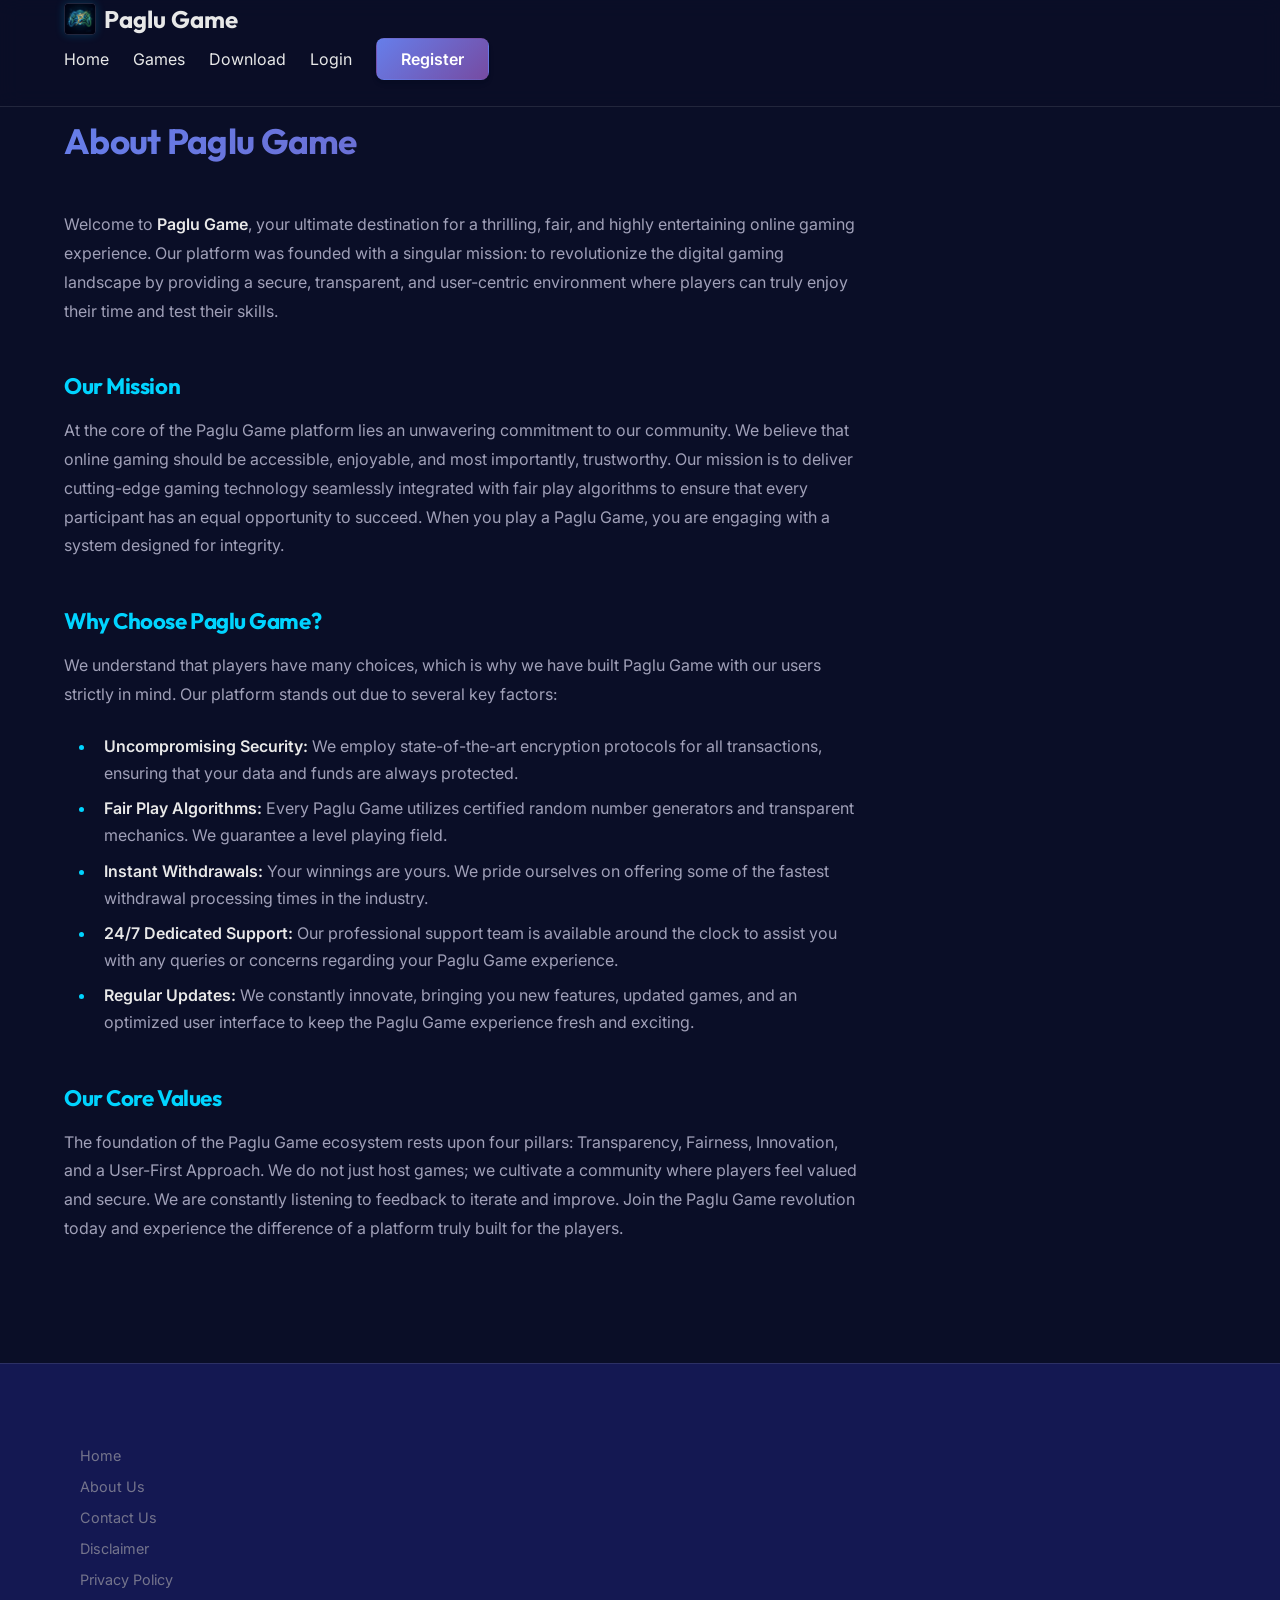
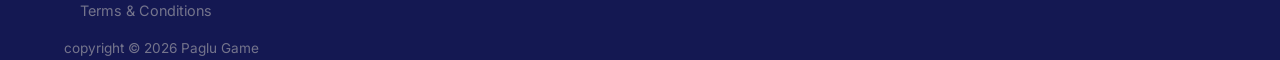
==== commit 41a181c2: "Add SEO-optimized gaming logo image and apply to all pages" ====
--- a/about-us.html
+++ b/about-us.html
@@ -35,7 +35,10 @@
 <body>
     <header class="header" id="header">
         <div class="container">
-            <a href="index.html" class="logo">Paglu Game</a>
+            <a href="index.html" class="logo">
+                <img src="paglu-game-logo.jpg" alt="Paglu Game Logo" class="logo-img" width="32" height="32">
+                <span>Paglu Game</span>
+            </a>
             <nav class="nav">
                 <ul class="nav-list">
                     <li><a href="index.html">Home</a></li>
--- a/style.css
+++ b/style.css
@@ -333,6 +333,15 @@
     font-weight: 700;
     color: var(--text-primary);
     text-decoration: none;
+}
+
+.logo-img {
+    width: 32px;
+    height: 32px;
+    border-radius: var(--radius-sm);
+    object-fit: cover;
+    border: 1px solid rgba(255, 255, 255, 0.1);
+    box-shadow: 0 0 10px rgba(0, 212, 255, 0.2);
 }
 
 .logo-icon {
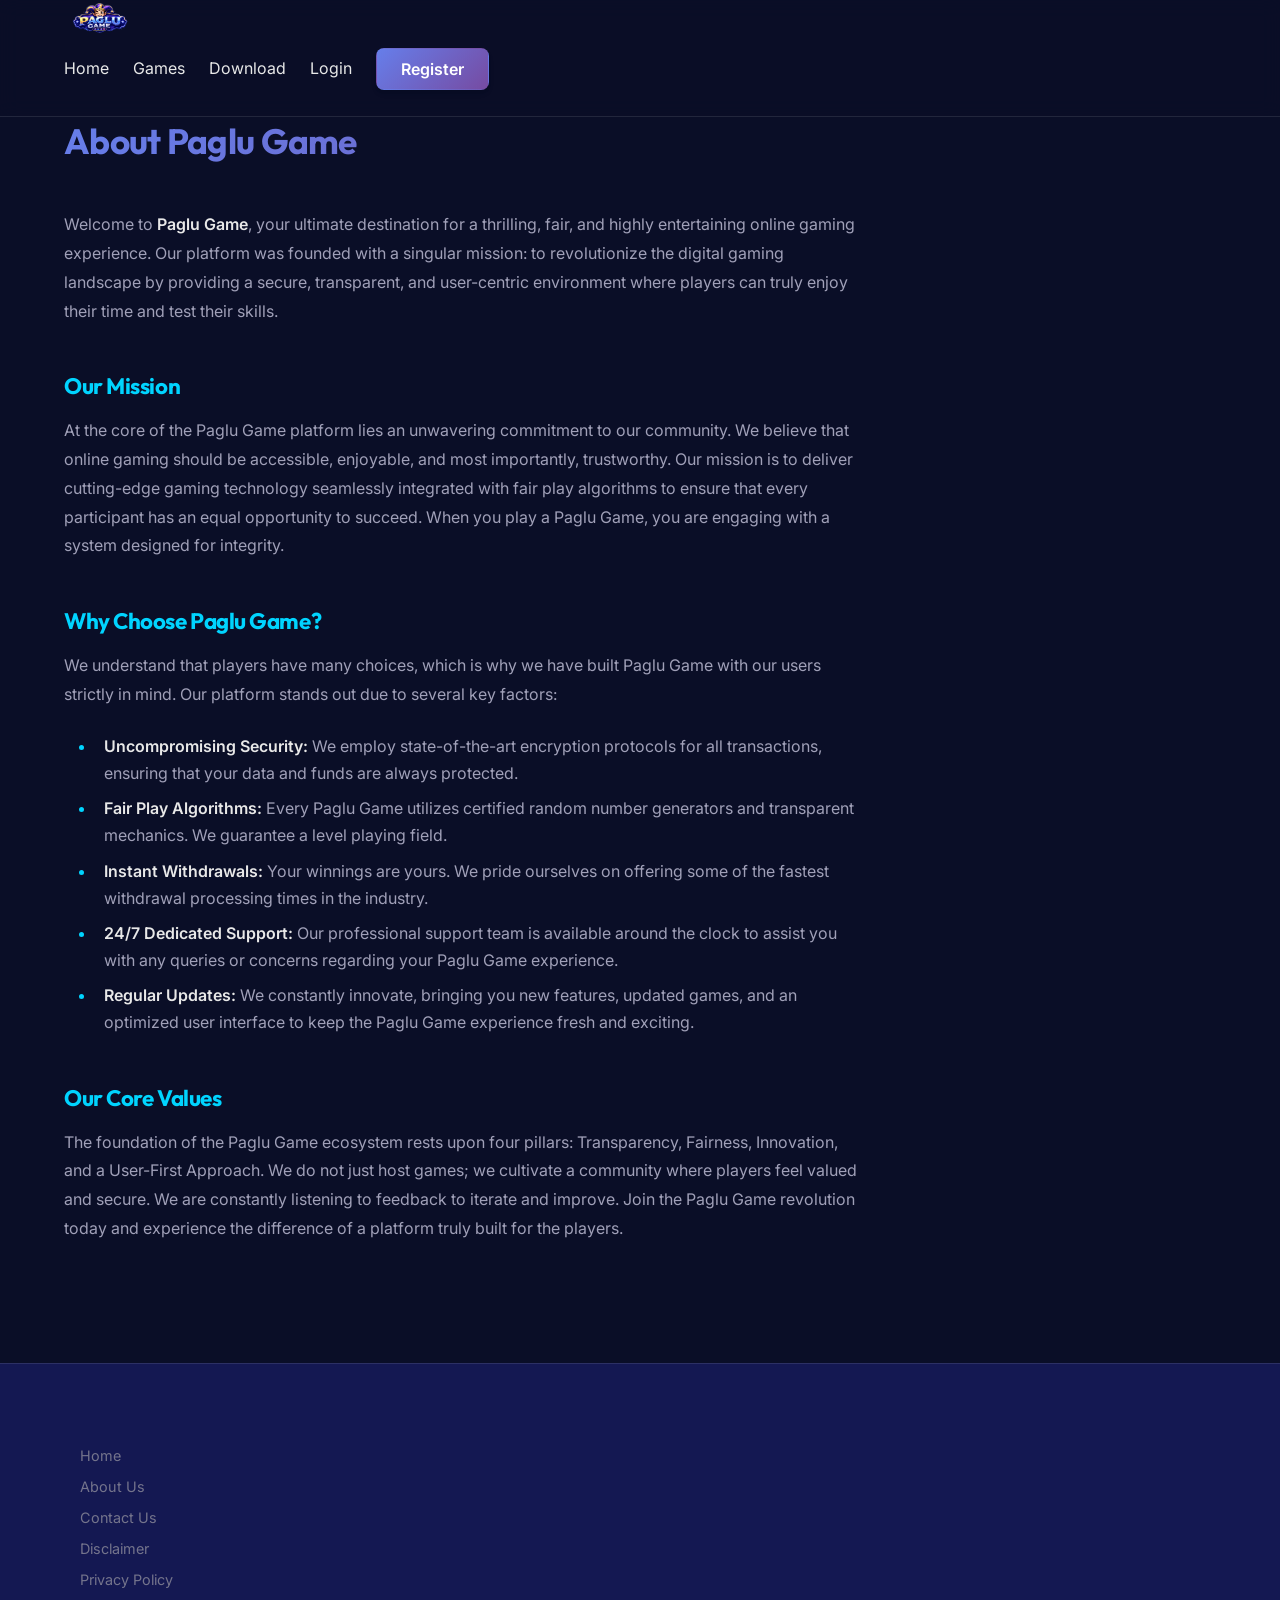
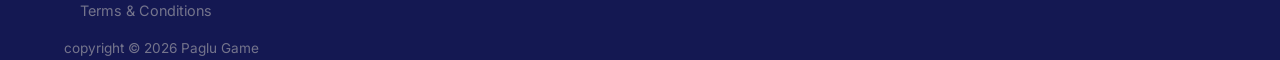
==== commit bec6c03a: "Replace temporary logo and favicon with user's official transparent logo, style the logo container f" ====
--- a/about-us.html
+++ b/about-us.html
@@ -2,6 +2,8 @@
 <html lang="en">
 <head>
     <meta charset="UTF-8">
+    <link rel="shortcut icon" href="favicon.png" type="image/x-icon">
+    <link rel="icon" href="favicon.png" type="image/png">
     <meta name="viewport" content="width=device-width, initial-scale=1.0">
     <title>About Us – Paglu Game | Your Trusted Online Gaming Platform</title>
     <meta name="description" content="Learn about Paglu Game, our mission, values, and commitment to providing a fair, transparent, and entertaining online gaming experience for all players.">
@@ -36,8 +38,7 @@
     <header class="header" id="header">
         <div class="container">
             <a href="index.html" class="logo">
-                <img src="paglu-game-logo.jpg" alt="Paglu Game Logo" class="logo-img" width="32" height="32">
-                <span>Paglu Game</span>
+                <img src="paglu-game-logo.png" alt="Paglu Game Logo" class="logo-img" height="48">
             </a>
             <nav class="nav">
                 <ul class="nav-list">
--- a/style.css
+++ b/style.css
@@ -336,12 +336,14 @@
 }
 
 .logo-img {
-    width: 32px;
-    height: 32px;
-    border-radius: var(--radius-sm);
-    object-fit: cover;
-    border: 1px solid rgba(255, 255, 255, 0.1);
-    box-shadow: 0 0 10px rgba(0, 212, 255, 0.2);
+    height: 48px;
+    width: auto;
+    object-fit: contain;
+    transition: transform var(--transition-base);
+}
+
+.logo-img:hover {
+    transform: scale(1.05);
 }
 
 .logo-icon {
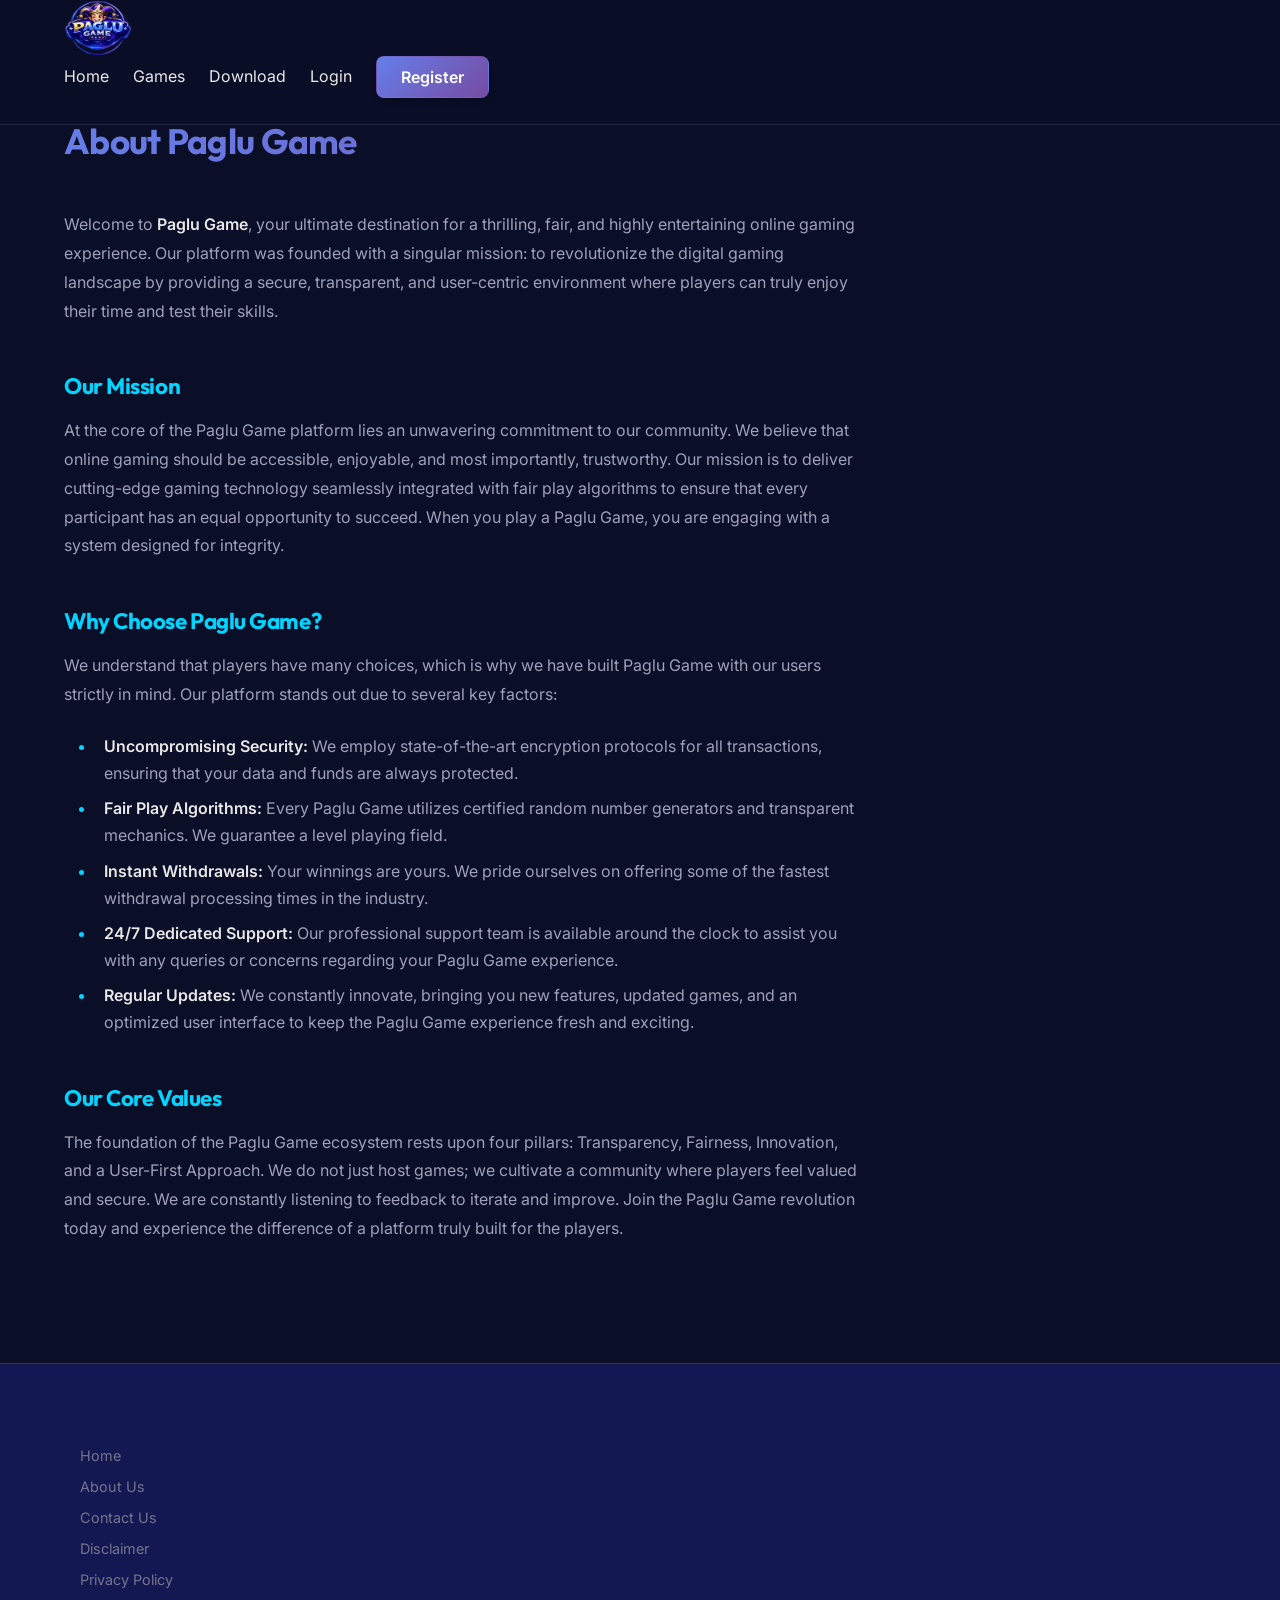
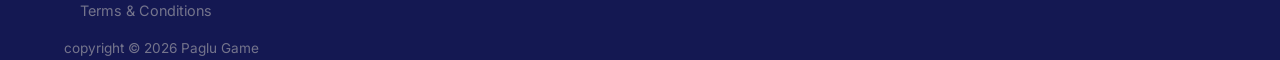
==== commit 15be3818: "Generate and link favicon.ico at root to resolve potential browser and CDN/Cloudflare tab icon cachi" ====
--- a/about-us.html
+++ b/about-us.html
@@ -2,7 +2,7 @@
 <html lang="en">
 <head>
     <meta charset="UTF-8">
-    <link rel="shortcut icon" href="favicon.png" type="image/x-icon">
+    <link rel="shortcut icon" href="favicon.ico" type="image/x-icon">
     <link rel="icon" href="favicon.png" type="image/png">
     <meta name="viewport" content="width=device-width, initial-scale=1.0">
     <title>About Us – Paglu Game | Your Trusted Online Gaming Platform</title>
--- a/style.css
+++ b/style.css
@@ -336,7 +336,7 @@
 }
 
 .logo-img {
-    height: 48px;
+    height: 56px;
     width: auto;
     object-fit: contain;
     transition: transform var(--transition-base);
